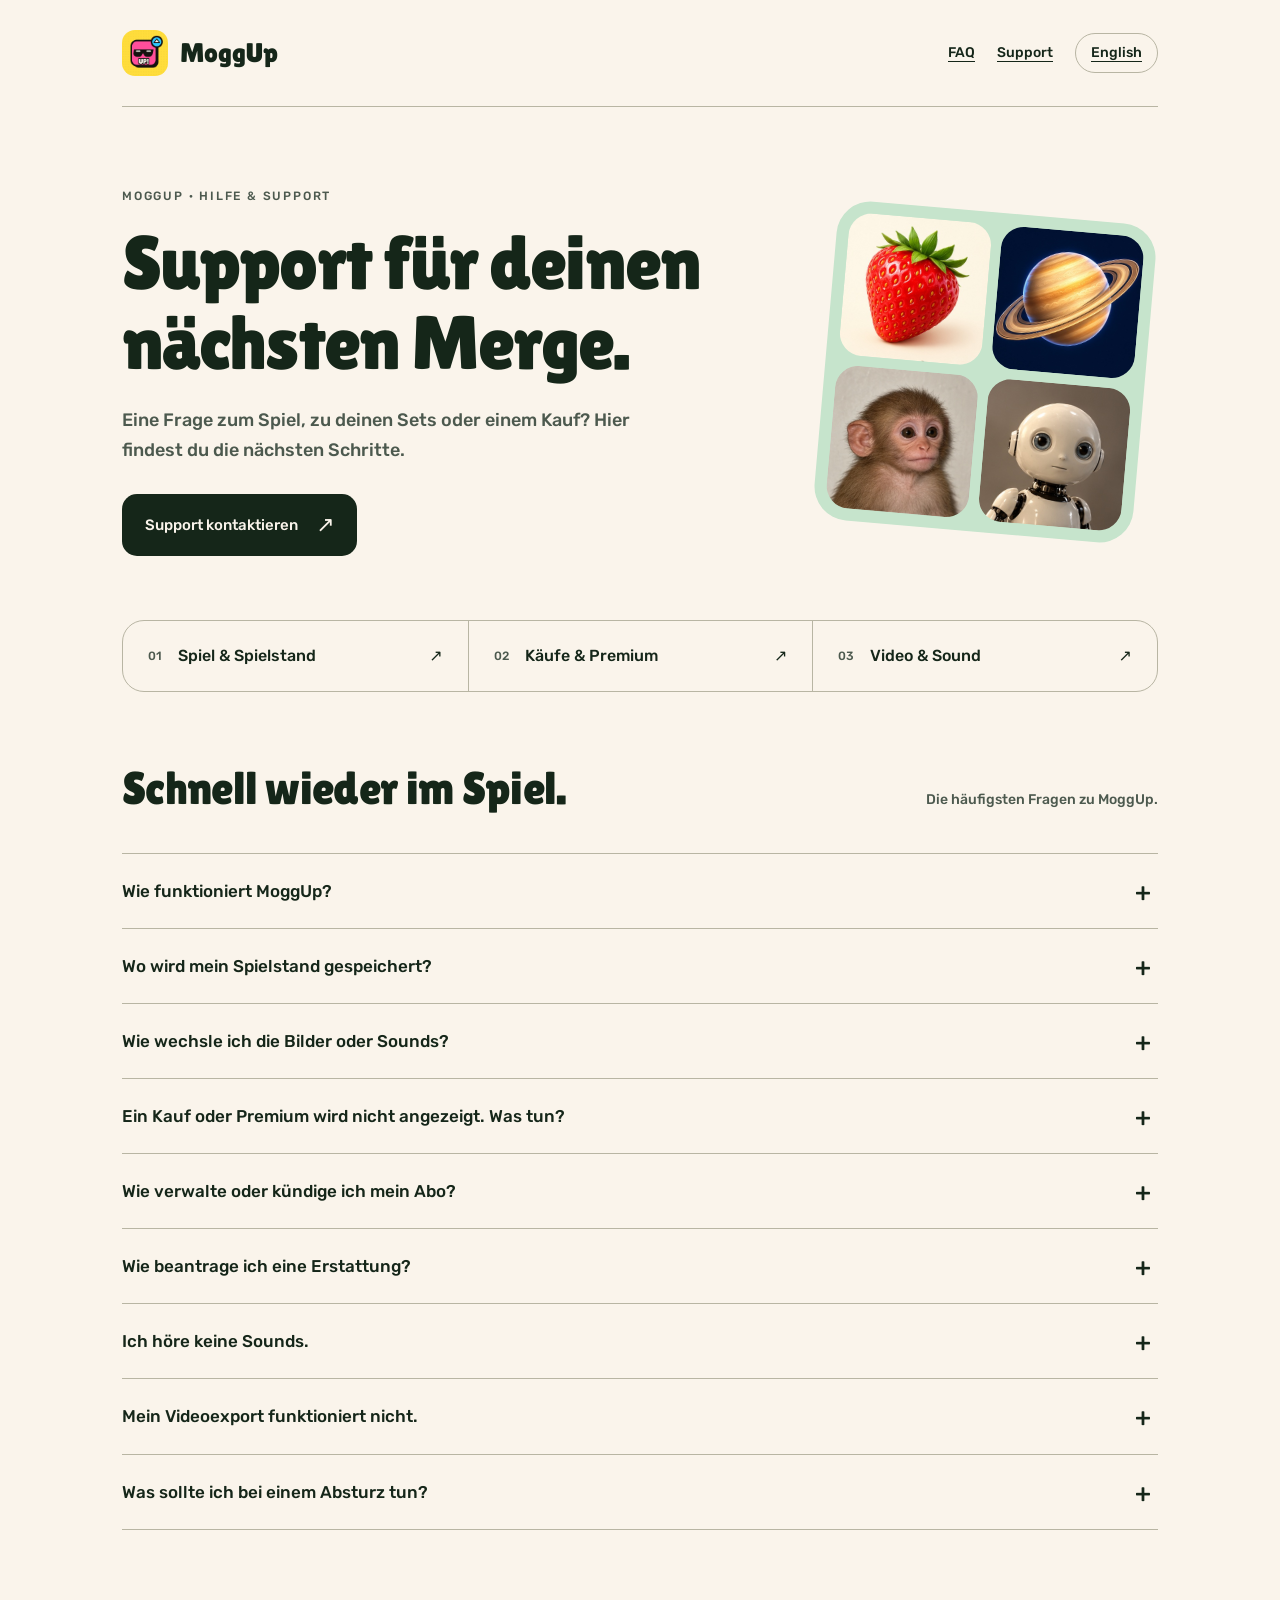
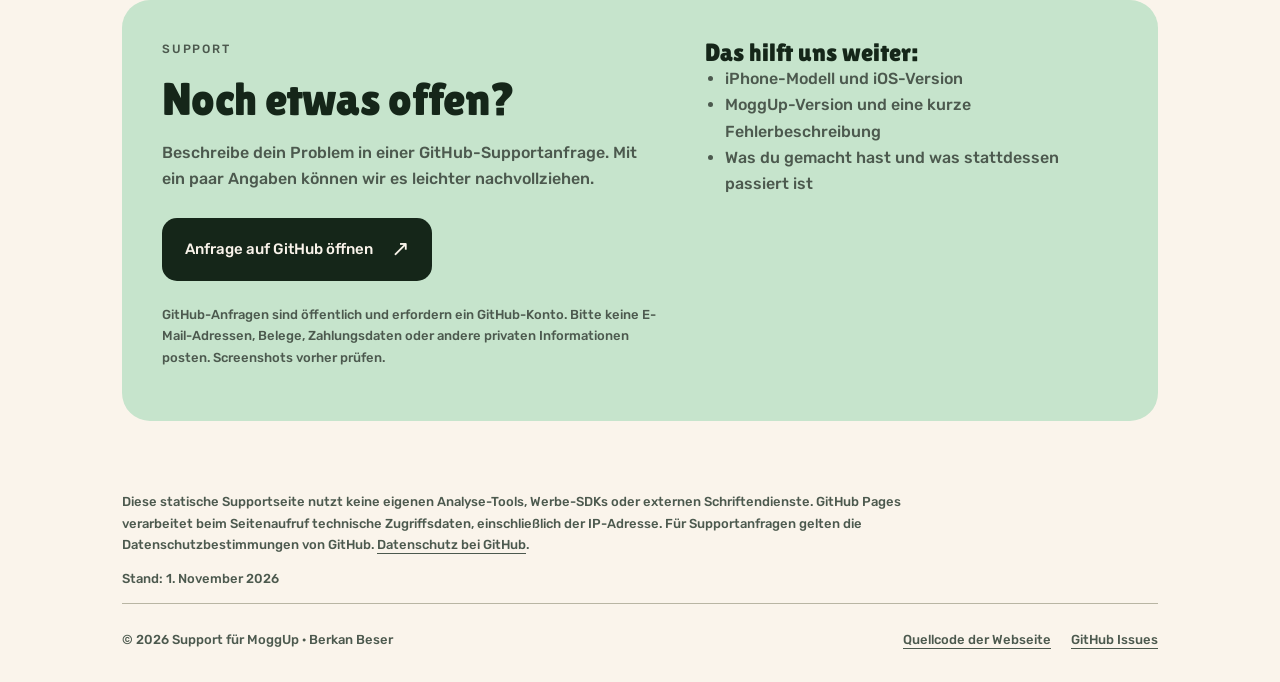
==== index.html @ 1ccd6dcc "Publish bilingual MoggUp support website" ====
<!doctype html>
<html lang="de"><head><meta charset="utf-8"><meta name="viewport" content="width=device-width,initial-scale=1"><meta name="description" content="Eine Frage zum Spiel, zu deinen Sets oder einem Kauf? Hier findest du die nächsten Schritte."><meta name="theme-color" content="#f9f5ed"><title>MoggUp — Support</title><link rel="icon" href="assets/app-icon.png"><link rel="stylesheet" href="style.css"><link rel="alternate" hreflang="de" href="index.html"><link rel="alternate" hreflang="en" href="en.html"></head>
<body><a class="skip" href="#main">Zum Inhalt</a><div class="wrap"><header><a class="brand" href="index.html"><img src="assets/app-icon.png" width="46" height="46" alt="">MoggUp</a><nav aria-label="Navigation"><a class="faq-link" href="#faq">FAQ</a><a href="#contact">Support</a><a class="language" href="en.html" lang="en">English</a></nav></header>
<main id="main"><div class="hero"><div><p class="eyebrow">MOGGUP · HILFE & SUPPORT</p><h1>Support für deinen nächsten Merge.</h1><p class="lead">Eine Frage zum Spiel, zu deinen Sets oder einem Kauf? Hier findest du die nächsten Schritte.</p><a class="button" href="#contact">Support kontaktieren<span class="arrow" aria-hidden="true">↗</span></a></div><div class="mosaic" aria-hidden="true"><img src="assets/strawberry.jpg" alt="" width="150" height="150"><img src="assets/planet.jpg" alt="" width="150" height="150"><img src="assets/monkey.jpg" alt="" width="150" height="150"><img src="assets/robot.jpg" alt="" width="150" height="150"></div></div>
<div class="quick"><a href="#game"><span class="index">01</span><strong>Spiel & Spielstand</strong><span aria-hidden="true">↗</span></a><a href="#purchases"><span class="index">02</span><strong>Käufe & Premium</strong><span aria-hidden="true">↗</span></a><a href="#media"><span class="index">03</span><strong>Video & Sound</strong><span aria-hidden="true">↗</span></a></div><section id="faq"><div class="section-head"><h2>Schnell wieder im Spiel.</h2><p>Die häufigsten Fragen zu MoggUp.</p></div><div class="faq"><details id="game"><summary>Wie funktioniert MoggUp?</summary><div class="answer"><p>Wische auf dem 4 × 4-Spielfeld. Zwei gleiche Kacheln verbinden sich zur nächsten Entwicklung. Ein Zug ohne Bewegung erzeugt keine neue Kachel. Du kannst auch nach 2048 weiterspielen.</p></div></details><details><summary>Wo wird mein Spielstand gespeichert?</summary><div class="answer"><p>Dein Spielstand, Münzen, Gems, freigeschaltete Sets und Einstellungen werden auf diesem Gerät gespeichert. Eine geräteübergreifende Cloud-Synchronisierung ist derzeit nicht enthalten. Lösche die App bei Problemen nicht als ersten Schritt, da dabei lokale Daten verloren gehen können.</p></div></details><details><summary>Wie wechsle ich die Bilder oder Sounds?</summary><div class="answer"><p>Öffne im Hauptmenü die Set-Auswahl für deine freigeschalteten Bildsets. Weitere Sets findest du im Shop. Früchte und Zahlen sind die kostenlosen Standard-Sets. Sounds lassen sich unabhängig von den Bildern auswählen.</p></div></details><details id="purchases"><summary>Ein Kauf oder Premium wird nicht angezeigt. Was tun?</summary><div class="answer"><p>Prüfe zuerst deine Internetverbindung und ob du mit dem Apple Account angemeldet bist, mit dem du gekauft hast. Öffne für Premium die Premium-Ansicht und wähle „Käufe wiederherstellen“. Starte die App gegebenenfalls neu. Wenn ein Gem-Kauf fehlt, kaufe nicht sofort erneut, sondern melde das Problem. Die Premium-Wiederherstellung stellt keine verbrauchten Gems oder lokalen Spielstände wieder her.</p></div></details><details><summary>Wie verwalte oder kündige ich mein Abo?</summary><div class="answer"><p>Öffne auf deinem iPhone Einstellungen → dein Name → Abonnements → MoggUp. Dort verwaltest oder kündigst du dein Abo. Alternativ nutze „Abo verwalten“ in der Premium-Ansicht. Das Löschen der App kündigt ein Abo nicht.</p></div></details><details><summary>Wie beantrage ich eine Erstattung?</summary><div class="answer"><p>Apple bearbeitet Erstattungsanfragen für App-Store-Käufe. Öffne <a href="https://reportaproblem.apple.com/">reportaproblem.apple.com</a> und folge den dort angebotenen Schritten. Ob eine Erstattung möglich ist, entscheidet Apple.</p></div></details><details id="media"><summary>Ich höre keine Sounds.</summary><div class="answer"><p>Aktiviere „Merge-Sounds“ in den MoggUp-Einstellungen. Prüfe die Medienlautstärke, den Stummmodus und verbundene Kopfhörer. Ein Merge-Sound erklingt erst, wenn zwei gleiche Kacheln verschmelzen.</p></div></details><details><summary>Mein Videoexport funktioniert nicht.</summary><div class="answer"><p>Lass MoggUp während des Renderns geöffnet und prüfe den freien Speicherplatz. Wenn du das Video in Fotos sichern möchtest, erlaube das Hinzufügen von Fotos in den iOS-Einstellungen. Wiederhole den Export und notiere die Fehlermeldung, falls das Problem bestehen bleibt. Das Teilen auf TikTok ist ein separater Schritt nach dem Export.</p></div></details><details><summary>Was sollte ich bei einem Absturz tun?</summary><div class="answer"><p>Öffne MoggUp erneut und prüfe, ob ein App-Update verfügbar ist. Notiere, bei welcher Aktion die App geschlossen wurde, und melde das Problem über den Support. Bitte die App nicht vorschnell löschen, damit lokale Daten erhalten bleiben.</p></div></details></div></section>
<section class="contact" id="contact"><div><p class="eyebrow">SUPPORT</p><h2>Noch etwas offen?</h2><p>Beschreibe dein Problem in einer GitHub-Supportanfrage. Mit ein paar Angaben können wir es leichter nachvollziehen.</p><a class="button" href="https://github.com/bentropic/moggup-support/issues/new?title=MoggUp+support&amp;body=App+version+%2F+App-Version%3A%0A%0AiPhone+%2F+iOS%3A%0A%0AProblem%3A%0A%0ASteps+%2F+Schritte%3A%0A%0AExpected+result+%2F+Erwartetes+Ergebnis%3A%0A%0APlease+do+not+include+private+information.+Bitte+keine+privaten+Informationen+posten.">Anfrage auf GitHub öffnen<span class="arrow" aria-hidden="true">↗</span></a><p class="notice">GitHub-Anfragen sind öffentlich und erfordern ein GitHub-Konto. Bitte keine E-Mail-Adressen, Belege, Zahlungsdaten oder andere privaten Informationen posten. Screenshots vorher prüfen.</p></div><div><h3>Das hilft uns weiter:</h3><ul><li>iPhone-Modell und iOS-Version</li><li>MoggUp-Version und eine kurze Fehlerbeschreibung</li><li>Was du gemacht hast und was stattdessen passiert ist</li></ul></div></section>
<p class="fine">Diese statische Supportseite nutzt keine eigenen Analyse-Tools, Werbe-SDKs oder externen Schriftendienste. GitHub Pages verarbeitet beim Seitenaufruf technische Zugriffsdaten, einschließlich der IP-Adresse. Für Supportanfragen gelten die Datenschutzbestimmungen von GitHub. <a href="https://docs.github.com/en/site-policy/privacy-policies/github-general-privacy-statement">Datenschutz bei GitHub</a>.</p><p class="footnote">Stand: 1. November 2026</p></main><footer><span>© 2026 Support für MoggUp · Berkan Beser</span><div><a href="https://github.com/bentropic/moggup-support">Quellcode der Webseite</a><a href="https://github.com/bentropic/moggup-support/issues">GitHub Issues</a></div></footer></div>
<script>document.querySelectorAll('a[href^="#"]').forEach(link=>link.addEventListener('click',()=>{const target=document.querySelector(link.getAttribute('href'));if(target?.tagName==='DETAILS')target.open=true;}));</script></body></html>
---- style.css ----
@font-face{font-family:Lilita;src:url(assets/lilita.ttf) format('truetype');font-display:swap}@font-face{font-family:Rubik;src:url(assets/rubik.ttf) format('truetype');font-display:swap}
:root{--paper:oklch(97% .014 80);--ink:oklch(25% .035 151);--muted:oklch(45% .025 151);--sage:oklch(89% .045 151);--line:oklch(77% .025 100);--white:oklch(99% .008 80);--green:oklch(35% .065 151)}*{box-sizing:border-box}html{scroll-behavior:smooth;scroll-padding-top:24px}body{margin:0;background:var(--paper);color:var(--ink);font-family:Rubik,system-ui,sans-serif;line-height:1.65;font-size:16px}a{color:inherit;text-underline-offset:4px}a:hover{text-decoration-thickness:2px}a:focus-visible,summary:focus-visible{outline:3px solid var(--green);outline-offset:6px;border-radius:5px}.wrap{max-width:1100px;padding:0 32px;margin:auto}.skip{position:absolute;left:20px;top:-100px;background:var(--ink);color:var(--paper);padding:12px}.skip:focus{top:12px;z-index:10}header{display:flex;justify-content:space-between;align-items:center;padding:30px 0;border-bottom:1px solid var(--line);gap:20px}.brand{display:flex;align-items:center;gap:12px;text-decoration:none;font-family:Lilita;font-size:27px}.brand img{width:46px;height:46px;border-radius:13px}nav{display:flex;gap:22px;align-items:center;font-size:14px}nav a{padding:10px 0}.language{border:1px solid var(--line);border-radius:50px;padding:7px 15px;white-space:nowrap}.hero{display:grid;grid-template-columns:1.5fr .8fr;gap:80px;align-items:center;padding:80px 0 64px}.eyebrow{text-transform:uppercase;letter-spacing:.15em;font-size:12px;color:var(--muted);margin:0 0 16px}h1,h2,h3{font-family:Lilita,system-ui,sans-serif;font-weight:400;line-height:1.05;margin:0}h1{font-size:clamp(48px,6.3vw,76px);letter-spacing:-.025em}h2{font-size:clamp(32px,4vw,46px);letter-spacing:-.015em}h3{font-size:25px}.lead{max-width:540px;color:var(--muted);font-size:18px;margin:24px 0 28px}.button{display:inline-flex;align-items:center;justify-content:center;gap:18px;min-height:52px;padding:13px 23px;border-radius:15px;background:var(--ink);color:var(--paper);text-decoration:none;font-size:15px}.button:hover{background:var(--green);text-decoration:none}.button .arrow{font-size:22px}.mosaic{display:grid;grid-template-columns:1fr 1fr;gap:10px;padding:12px;border-radius:34px;background:var(--sage);transform:rotate(5deg);max-width:320px}.mosaic img{display:block;width:100%;height:auto;aspect-ratio:1;object-fit:cover;border-radius:23px}.quick{display:grid;grid-template-columns:repeat(3,1fr);border:1px solid var(--line);border-radius:22px;overflow:hidden;margin:0 0 72px}.quick a{display:flex;gap:16px;align-items:center;padding:25px;text-decoration:none;line-height:1.25}.quick a+a{border-left:1px solid var(--line)}.quick a:hover{background:var(--sage)}.index{color:var(--muted);font-size:12px}.quick strong{font-weight:500}.quick span:last-child{margin-left:auto}section{margin-bottom:70px}.section-head{display:flex;align-items:baseline;justify-content:space-between;gap:24px;margin-bottom:28px}.section-head p{color:var(--muted);font-size:14px}.faq{border-top:1px solid var(--line)}details{border-bottom:1px solid var(--line)}summary{cursor:pointer;padding:23px 40px 23px 0;position:relative;font-size:17px;list-style:none}summary::-webkit-details-marker{display:none}summary:after{content:'+';position:absolute;right:7px;top:18px;font-size:26px;font-weight:400}details[open] summary:after{content:'−'}.answer{max-width:730px;color:var(--muted);padding:0 32px 24px 0}.answer p{margin:0 0 12px}.answer p:last-child{margin-bottom:0}.contact{background:var(--sage);border-radius:28px;padding:40px;display:grid;grid-template-columns:1.2fr 1fr;gap:48px}.contact p{color:var(--muted);max-width:500px}.contact ul{padding-left:20px;color:var(--muted);margin-top:0}.notice{font-size:13px;max-width:480px}.contact .button{margin:10px 0}.fine{color:var(--muted);font-size:13px;max-width:820px}footer{display:flex;justify-content:space-between;gap:24px;border-top:1px solid var(--line);padding:25px 0 32px;color:var(--muted);font-size:13px}footer div{display:flex;gap:20px}.footnote{font-size:13px;color:var(--muted)}@media(max-width:700px){.wrap{padding:0 22px}header{padding:20px 0}.brand{font-size:24px}.brand img{width:40px;height:40px}nav{gap:14px}nav .faq-link{display:none}.hero{gap:28px;grid-template-columns:1fr;padding:48px 0 38px}.hero h1{max-width:520px}.lead{font-size:17px}.mosaic{max-width:220px;justify-self:end;margin:0 12px 10px 0}.quick{grid-template-columns:1fr;margin-bottom:48px}.quick a{padding:20px}.quick a+a{border-left:0;border-top:1px solid var(--line)}.section-head{display:block}.section-head p{margin-bottom:0}.contact{grid-template-columns:1fr;gap:18px;padding:28px}.contact h2{font-size:36px}footer{flex-direction:column;gap:10px}section{margin-bottom:48px}summary{font-size:16px}}@media(prefers-reduced-motion:reduce){html{scroll-behavior:auto}}
@media(max-width:380px){nav>a:not(.language){display:none}.brand{font-size:22px}.language{padding:7px 12px}}
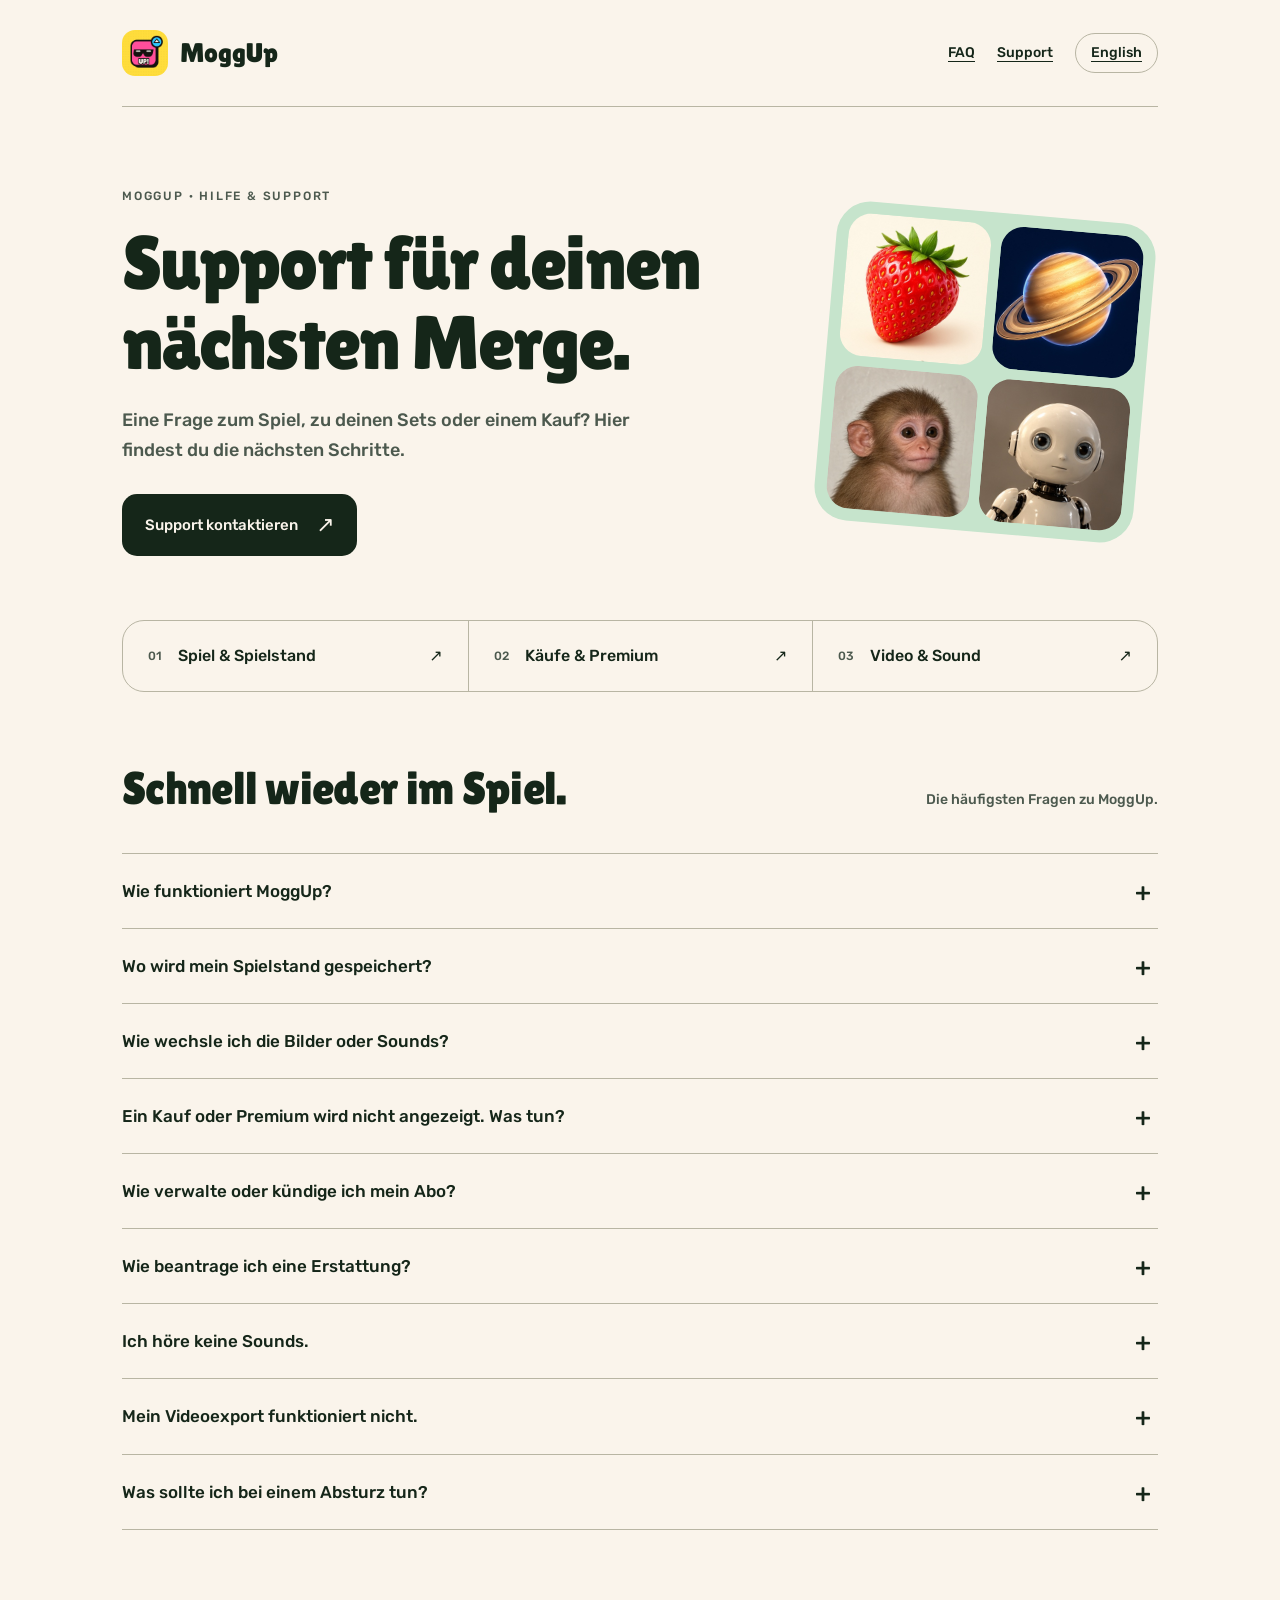
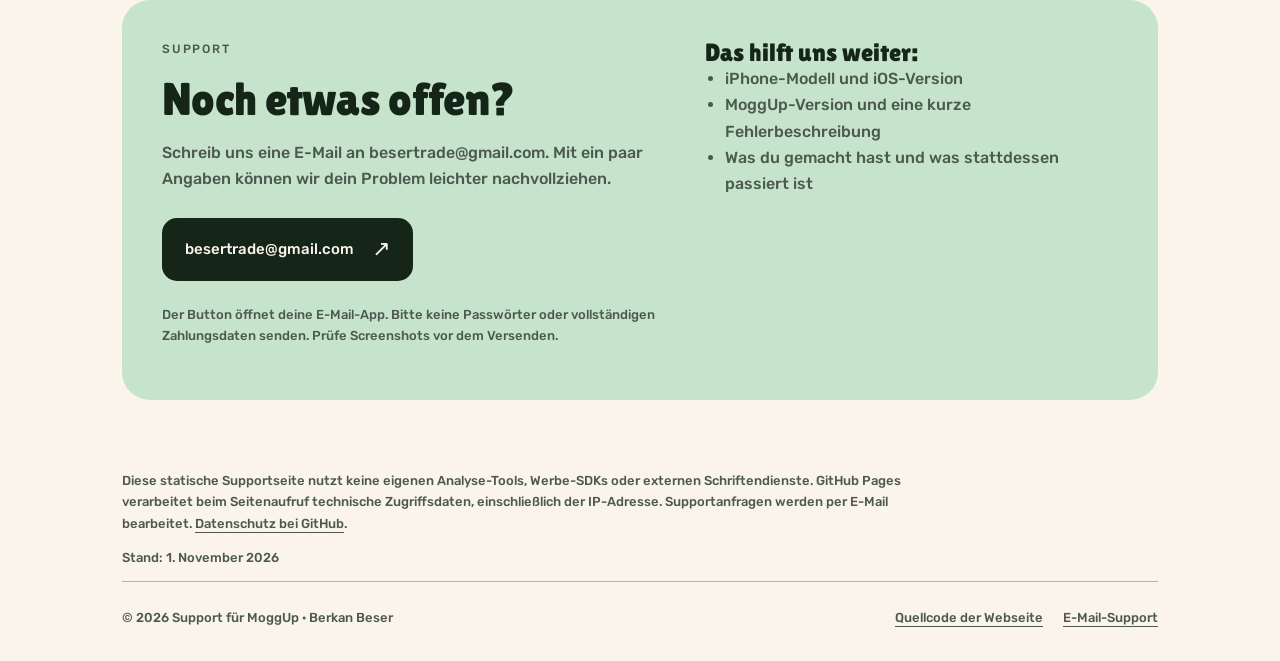
==== commit 14b347f5: "Use besertrade@gmail.com for support requests" ====
--- a/index.html
+++ b/index.html
@@ -3,6 +3,6 @@
 <body><a class="skip" href="#main">Zum Inhalt</a><div class="wrap"><header><a class="brand" href="index.html"><img src="assets/app-icon.png" width="46" height="46" alt="">MoggUp</a><nav aria-label="Navigation"><a class="faq-link" href="#faq">FAQ</a><a href="#contact">Support</a><a class="language" href="en.html" lang="en">English</a></nav></header>
 <main id="main"><div class="hero"><div><p class="eyebrow">MOGGUP · HILFE & SUPPORT</p><h1>Support für deinen nächsten Merge.</h1><p class="lead">Eine Frage zum Spiel, zu deinen Sets oder einem Kauf? Hier findest du die nächsten Schritte.</p><a class="button" href="#contact">Support kontaktieren<span class="arrow" aria-hidden="true">↗</span></a></div><div class="mosaic" aria-hidden="true"><img src="assets/strawberry.jpg" alt="" width="150" height="150"><img src="assets/planet.jpg" alt="" width="150" height="150"><img src="assets/monkey.jpg" alt="" width="150" height="150"><img src="assets/robot.jpg" alt="" width="150" height="150"></div></div>
 <div class="quick"><a href="#game"><span class="index">01</span><strong>Spiel & Spielstand</strong><span aria-hidden="true">↗</span></a><a href="#purchases"><span class="index">02</span><strong>Käufe & Premium</strong><span aria-hidden="true">↗</span></a><a href="#media"><span class="index">03</span><strong>Video & Sound</strong><span aria-hidden="true">↗</span></a></div><section id="faq"><div class="section-head"><h2>Schnell wieder im Spiel.</h2><p>Die häufigsten Fragen zu MoggUp.</p></div><div class="faq"><details id="game"><summary>Wie funktioniert MoggUp?</summary><div class="answer"><p>Wische auf dem 4 × 4-Spielfeld. Zwei gleiche Kacheln verbinden sich zur nächsten Entwicklung. Ein Zug ohne Bewegung erzeugt keine neue Kachel. Du kannst auch nach 2048 weiterspielen.</p></div></details><details><summary>Wo wird mein Spielstand gespeichert?</summary><div class="answer"><p>Dein Spielstand, Münzen, Gems, freigeschaltete Sets und Einstellungen werden auf diesem Gerät gespeichert. Eine geräteübergreifende Cloud-Synchronisierung ist derzeit nicht enthalten. Lösche die App bei Problemen nicht als ersten Schritt, da dabei lokale Daten verloren gehen können.</p></div></details><details><summary>Wie wechsle ich die Bilder oder Sounds?</summary><div class="answer"><p>Öffne im Hauptmenü die Set-Auswahl für deine freigeschalteten Bildsets. Weitere Sets findest du im Shop. Früchte und Zahlen sind die kostenlosen Standard-Sets. Sounds lassen sich unabhängig von den Bildern auswählen.</p></div></details><details id="purchases"><summary>Ein Kauf oder Premium wird nicht angezeigt. Was tun?</summary><div class="answer"><p>Prüfe zuerst deine Internetverbindung und ob du mit dem Apple Account angemeldet bist, mit dem du gekauft hast. Öffne für Premium die Premium-Ansicht und wähle „Käufe wiederherstellen“. Starte die App gegebenenfalls neu. Wenn ein Gem-Kauf fehlt, kaufe nicht sofort erneut, sondern melde das Problem. Die Premium-Wiederherstellung stellt keine verbrauchten Gems oder lokalen Spielstände wieder her.</p></div></details><details><summary>Wie verwalte oder kündige ich mein Abo?</summary><div class="answer"><p>Öffne auf deinem iPhone Einstellungen → dein Name → Abonnements → MoggUp. Dort verwaltest oder kündigst du dein Abo. Alternativ nutze „Abo verwalten“ in der Premium-Ansicht. Das Löschen der App kündigt ein Abo nicht.</p></div></details><details><summary>Wie beantrage ich eine Erstattung?</summary><div class="answer"><p>Apple bearbeitet Erstattungsanfragen für App-Store-Käufe. Öffne <a href="https://reportaproblem.apple.com/">reportaproblem.apple.com</a> und folge den dort angebotenen Schritten. Ob eine Erstattung möglich ist, entscheidet Apple.</p></div></details><details id="media"><summary>Ich höre keine Sounds.</summary><div class="answer"><p>Aktiviere „Merge-Sounds“ in den MoggUp-Einstellungen. Prüfe die Medienlautstärke, den Stummmodus und verbundene Kopfhörer. Ein Merge-Sound erklingt erst, wenn zwei gleiche Kacheln verschmelzen.</p></div></details><details><summary>Mein Videoexport funktioniert nicht.</summary><div class="answer"><p>Lass MoggUp während des Renderns geöffnet und prüfe den freien Speicherplatz. Wenn du das Video in Fotos sichern möchtest, erlaube das Hinzufügen von Fotos in den iOS-Einstellungen. Wiederhole den Export und notiere die Fehlermeldung, falls das Problem bestehen bleibt. Das Teilen auf TikTok ist ein separater Schritt nach dem Export.</p></div></details><details><summary>Was sollte ich bei einem Absturz tun?</summary><div class="answer"><p>Öffne MoggUp erneut und prüfe, ob ein App-Update verfügbar ist. Notiere, bei welcher Aktion die App geschlossen wurde, und melde das Problem über den Support. Bitte die App nicht vorschnell löschen, damit lokale Daten erhalten bleiben.</p></div></details></div></section>
-<section class="contact" id="contact"><div><p class="eyebrow">SUPPORT</p><h2>Noch etwas offen?</h2><p>Beschreibe dein Problem in einer GitHub-Supportanfrage. Mit ein paar Angaben können wir es leichter nachvollziehen.</p><a class="button" href="https://github.com/bentropic/moggup-support/issues/new?title=MoggUp+support&amp;body=App+version+%2F+App-Version%3A%0A%0AiPhone+%2F+iOS%3A%0A%0AProblem%3A%0A%0ASteps+%2F+Schritte%3A%0A%0AExpected+result+%2F+Erwartetes+Ergebnis%3A%0A%0APlease+do+not+include+private+information.+Bitte+keine+privaten+Informationen+posten.">Anfrage auf GitHub öffnen<span class="arrow" aria-hidden="true">↗</span></a><p class="notice">GitHub-Anfragen sind öffentlich und erfordern ein GitHub-Konto. Bitte keine E-Mail-Adressen, Belege, Zahlungsdaten oder andere privaten Informationen posten. Screenshots vorher prüfen.</p></div><div><h3>Das hilft uns weiter:</h3><ul><li>iPhone-Modell und iOS-Version</li><li>MoggUp-Version und eine kurze Fehlerbeschreibung</li><li>Was du gemacht hast und was stattdessen passiert ist</li></ul></div></section>
-<p class="fine">Diese statische Supportseite nutzt keine eigenen Analyse-Tools, Werbe-SDKs oder externen Schriftendienste. GitHub Pages verarbeitet beim Seitenaufruf technische Zugriffsdaten, einschließlich der IP-Adresse. Für Supportanfragen gelten die Datenschutzbestimmungen von GitHub. <a href="https://docs.github.com/en/site-policy/privacy-policies/github-general-privacy-statement">Datenschutz bei GitHub</a>.</p><p class="footnote">Stand: 1. November 2026</p></main><footer><span>© 2026 Support für MoggUp · Berkan Beser</span><div><a href="https://github.com/bentropic/moggup-support">Quellcode der Webseite</a><a href="https://github.com/bentropic/moggup-support/issues">GitHub Issues</a></div></footer></div>
+<section class="contact" id="contact"><div><p class="eyebrow">SUPPORT</p><h2>Noch etwas offen?</h2><p>Schreib uns eine E-Mail an besertrade@gmail.com. Mit ein paar Angaben können wir dein Problem leichter nachvollziehen.</p><a class="button" href="mailto:besertrade@gmail.com?subject=MoggUp+Support">besertrade@gmail.com<span class="arrow" aria-hidden="true">↗</span></a><p class="notice">Der Button öffnet deine E-Mail-App. Bitte keine Passwörter oder vollständigen Zahlungsdaten senden. Prüfe Screenshots vor dem Versenden.</p></div><div><h3>Das hilft uns weiter:</h3><ul><li>iPhone-Modell und iOS-Version</li><li>MoggUp-Version und eine kurze Fehlerbeschreibung</li><li>Was du gemacht hast und was stattdessen passiert ist</li></ul></div></section>
+<p class="fine">Diese statische Supportseite nutzt keine eigenen Analyse-Tools, Werbe-SDKs oder externen Schriftendienste. GitHub Pages verarbeitet beim Seitenaufruf technische Zugriffsdaten, einschließlich der IP-Adresse. Supportanfragen werden per E-Mail bearbeitet. <a href="https://docs.github.com/en/site-policy/privacy-policies/github-general-privacy-statement">Datenschutz bei GitHub</a>.</p><p class="footnote">Stand: 1. November 2026</p></main><footer><span>© 2026 Support für MoggUp · Berkan Beser</span><div><a href="https://github.com/bentropic/moggup-support">Quellcode der Webseite</a><a href="mailto:besertrade@gmail.com">E-Mail-Support</a></div></footer></div>
 <script>document.querySelectorAll('a[href^="#"]').forEach(link=>link.addEventListener('click',()=>{const target=document.querySelector(link.getAttribute('href'));if(target?.tagName==='DETAILS')target.open=true;}));</script></body></html>
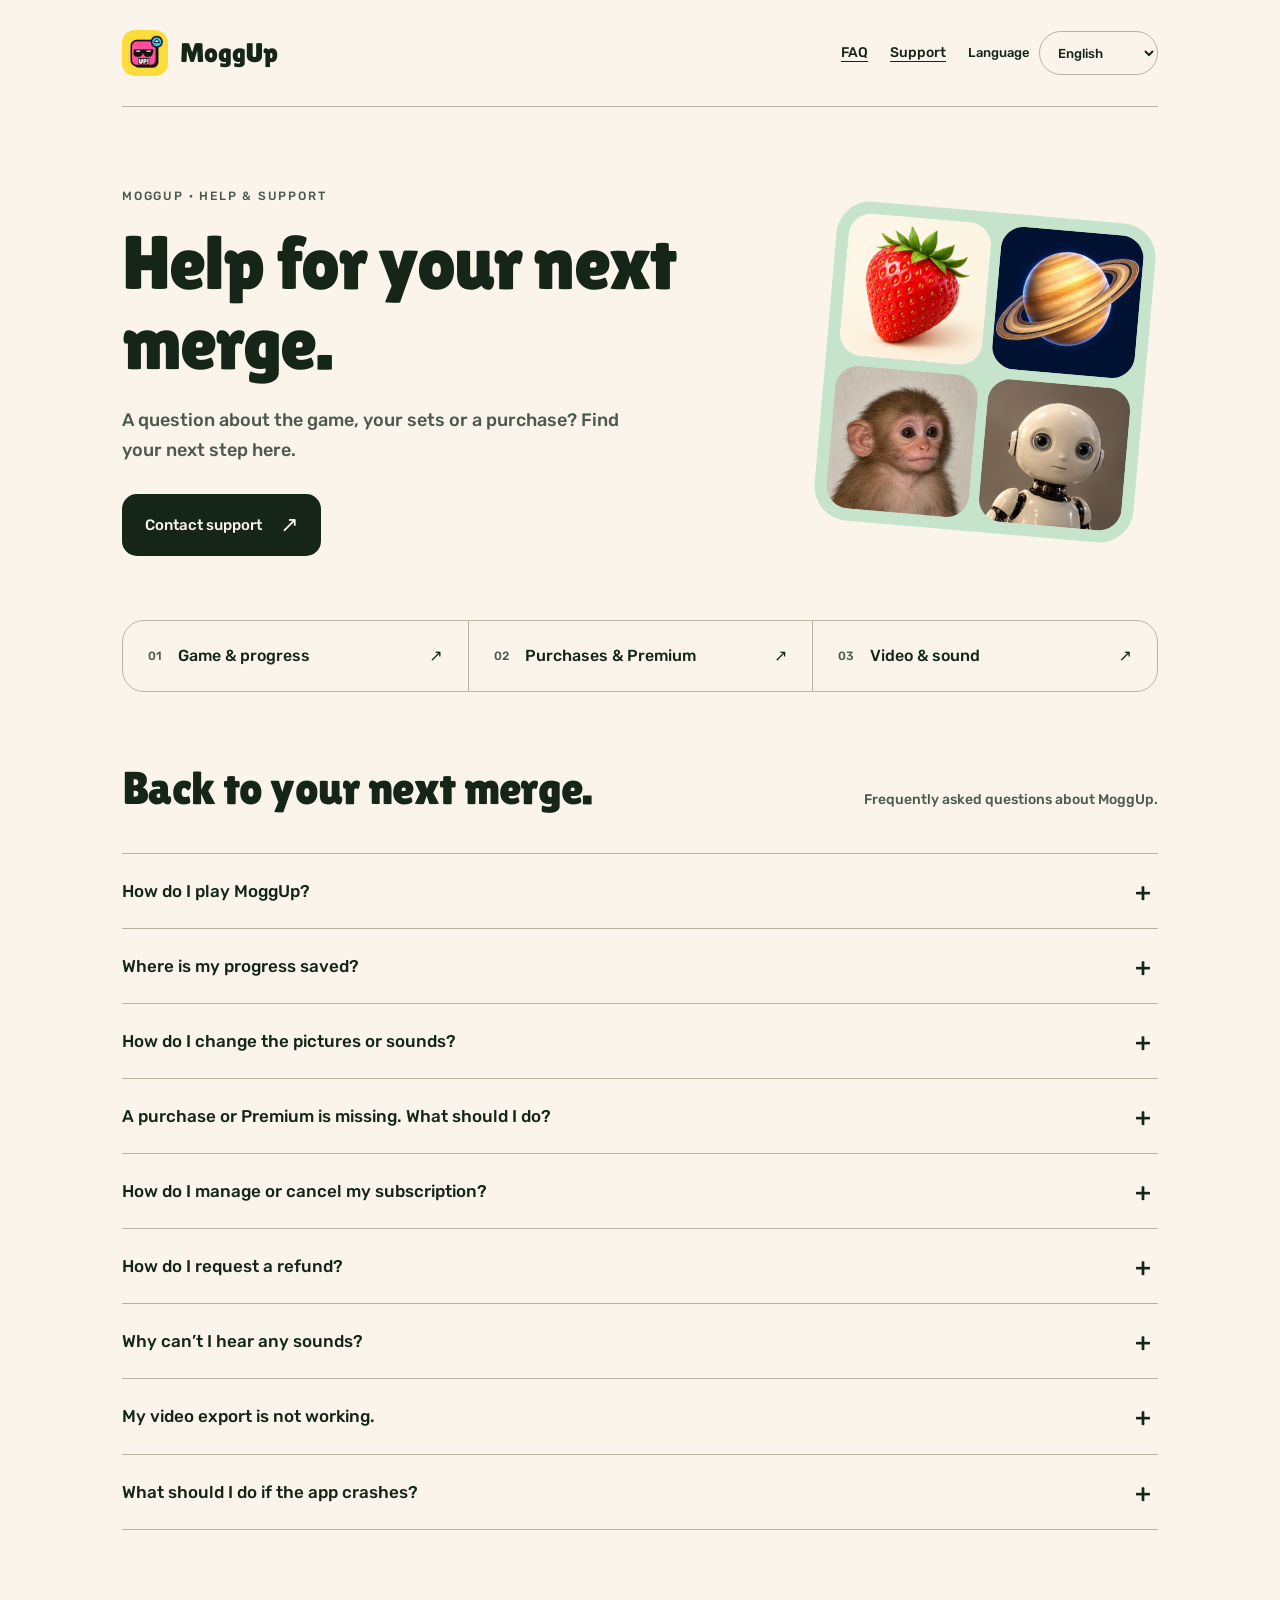
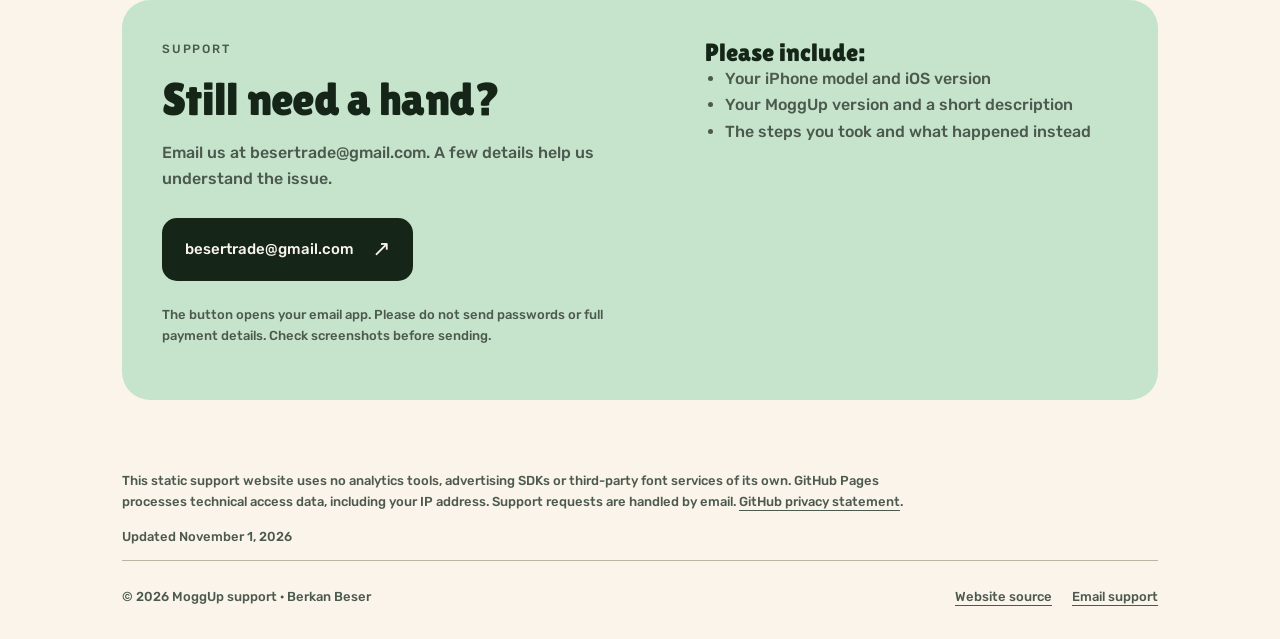
==== commit 62792ecb: "Add language picker and use English as default" ====
--- a/index.html
+++ b/index.html
@@ -1,8 +1,8 @@
 <!doctype html>
-<html lang="de"><head><meta charset="utf-8"><meta name="viewport" content="width=device-width,initial-scale=1"><meta name="description" content="Eine Frage zum Spiel, zu deinen Sets oder einem Kauf? Hier findest du die nächsten Schritte."><meta name="theme-color" content="#f9f5ed"><title>MoggUp — Support</title><link rel="icon" href="assets/app-icon.png"><link rel="stylesheet" href="style.css"><link rel="alternate" hreflang="de" href="index.html"><link rel="alternate" hreflang="en" href="en.html"></head>
-<body><a class="skip" href="#main">Zum Inhalt</a><div class="wrap"><header><a class="brand" href="index.html"><img src="assets/app-icon.png" width="46" height="46" alt="">MoggUp</a><nav aria-label="Navigation"><a class="faq-link" href="#faq">FAQ</a><a href="#contact">Support</a><a class="language" href="en.html" lang="en">English</a></nav></header>
-<main id="main"><div class="hero"><div><p class="eyebrow">MOGGUP · HILFE & SUPPORT</p><h1>Support für deinen nächsten Merge.</h1><p class="lead">Eine Frage zum Spiel, zu deinen Sets oder einem Kauf? Hier findest du die nächsten Schritte.</p><a class="button" href="#contact">Support kontaktieren<span class="arrow" aria-hidden="true">↗</span></a></div><div class="mosaic" aria-hidden="true"><img src="assets/strawberry.jpg" alt="" width="150" height="150"><img src="assets/planet.jpg" alt="" width="150" height="150"><img src="assets/monkey.jpg" alt="" width="150" height="150"><img src="assets/robot.jpg" alt="" width="150" height="150"></div></div>
-<div class="quick"><a href="#game"><span class="index">01</span><strong>Spiel & Spielstand</strong><span aria-hidden="true">↗</span></a><a href="#purchases"><span class="index">02</span><strong>Käufe & Premium</strong><span aria-hidden="true">↗</span></a><a href="#media"><span class="index">03</span><strong>Video & Sound</strong><span aria-hidden="true">↗</span></a></div><section id="faq"><div class="section-head"><h2>Schnell wieder im Spiel.</h2><p>Die häufigsten Fragen zu MoggUp.</p></div><div class="faq"><details id="game"><summary>Wie funktioniert MoggUp?</summary><div class="answer"><p>Wische auf dem 4 × 4-Spielfeld. Zwei gleiche Kacheln verbinden sich zur nächsten Entwicklung. Ein Zug ohne Bewegung erzeugt keine neue Kachel. Du kannst auch nach 2048 weiterspielen.</p></div></details><details><summary>Wo wird mein Spielstand gespeichert?</summary><div class="answer"><p>Dein Spielstand, Münzen, Gems, freigeschaltete Sets und Einstellungen werden auf diesem Gerät gespeichert. Eine geräteübergreifende Cloud-Synchronisierung ist derzeit nicht enthalten. Lösche die App bei Problemen nicht als ersten Schritt, da dabei lokale Daten verloren gehen können.</p></div></details><details><summary>Wie wechsle ich die Bilder oder Sounds?</summary><div class="answer"><p>Öffne im Hauptmenü die Set-Auswahl für deine freigeschalteten Bildsets. Weitere Sets findest du im Shop. Früchte und Zahlen sind die kostenlosen Standard-Sets. Sounds lassen sich unabhängig von den Bildern auswählen.</p></div></details><details id="purchases"><summary>Ein Kauf oder Premium wird nicht angezeigt. Was tun?</summary><div class="answer"><p>Prüfe zuerst deine Internetverbindung und ob du mit dem Apple Account angemeldet bist, mit dem du gekauft hast. Öffne für Premium die Premium-Ansicht und wähle „Käufe wiederherstellen“. Starte die App gegebenenfalls neu. Wenn ein Gem-Kauf fehlt, kaufe nicht sofort erneut, sondern melde das Problem. Die Premium-Wiederherstellung stellt keine verbrauchten Gems oder lokalen Spielstände wieder her.</p></div></details><details><summary>Wie verwalte oder kündige ich mein Abo?</summary><div class="answer"><p>Öffne auf deinem iPhone Einstellungen → dein Name → Abonnements → MoggUp. Dort verwaltest oder kündigst du dein Abo. Alternativ nutze „Abo verwalten“ in der Premium-Ansicht. Das Löschen der App kündigt ein Abo nicht.</p></div></details><details><summary>Wie beantrage ich eine Erstattung?</summary><div class="answer"><p>Apple bearbeitet Erstattungsanfragen für App-Store-Käufe. Öffne <a href="https://reportaproblem.apple.com/">reportaproblem.apple.com</a> und folge den dort angebotenen Schritten. Ob eine Erstattung möglich ist, entscheidet Apple.</p></div></details><details id="media"><summary>Ich höre keine Sounds.</summary><div class="answer"><p>Aktiviere „Merge-Sounds“ in den MoggUp-Einstellungen. Prüfe die Medienlautstärke, den Stummmodus und verbundene Kopfhörer. Ein Merge-Sound erklingt erst, wenn zwei gleiche Kacheln verschmelzen.</p></div></details><details><summary>Mein Videoexport funktioniert nicht.</summary><div class="answer"><p>Lass MoggUp während des Renderns geöffnet und prüfe den freien Speicherplatz. Wenn du das Video in Fotos sichern möchtest, erlaube das Hinzufügen von Fotos in den iOS-Einstellungen. Wiederhole den Export und notiere die Fehlermeldung, falls das Problem bestehen bleibt. Das Teilen auf TikTok ist ein separater Schritt nach dem Export.</p></div></details><details><summary>Was sollte ich bei einem Absturz tun?</summary><div class="answer"><p>Öffne MoggUp erneut und prüfe, ob ein App-Update verfügbar ist. Notiere, bei welcher Aktion die App geschlossen wurde, und melde das Problem über den Support. Bitte die App nicht vorschnell löschen, damit lokale Daten erhalten bleiben.</p></div></details></div></section>
-<section class="contact" id="contact"><div><p class="eyebrow">SUPPORT</p><h2>Noch etwas offen?</h2><p>Schreib uns eine E-Mail an besertrade@gmail.com. Mit ein paar Angaben können wir dein Problem leichter nachvollziehen.</p><a class="button" href="mailto:besertrade@gmail.com?subject=MoggUp+Support">besertrade@gmail.com<span class="arrow" aria-hidden="true">↗</span></a><p class="notice">Der Button öffnet deine E-Mail-App. Bitte keine Passwörter oder vollständigen Zahlungsdaten senden. Prüfe Screenshots vor dem Versenden.</p></div><div><h3>Das hilft uns weiter:</h3><ul><li>iPhone-Modell und iOS-Version</li><li>MoggUp-Version und eine kurze Fehlerbeschreibung</li><li>Was du gemacht hast und was stattdessen passiert ist</li></ul></div></section>
-<p class="fine">Diese statische Supportseite nutzt keine eigenen Analyse-Tools, Werbe-SDKs oder externen Schriftendienste. GitHub Pages verarbeitet beim Seitenaufruf technische Zugriffsdaten, einschließlich der IP-Adresse. Supportanfragen werden per E-Mail bearbeitet. <a href="https://docs.github.com/en/site-policy/privacy-policies/github-general-privacy-statement">Datenschutz bei GitHub</a>.</p><p class="footnote">Stand: 1. November 2026</p></main><footer><span>© 2026 Support für MoggUp · Berkan Beser</span><div><a href="https://github.com/bentropic/moggup-support">Quellcode der Webseite</a><a href="mailto:besertrade@gmail.com">E-Mail-Support</a></div></footer></div>
+<html lang="en"><head><meta charset="utf-8"><meta name="viewport" content="width=device-width,initial-scale=1"><meta name="description" content="A question about the game, your sets or a purchase? Find your next step here."><meta name="theme-color" content="#f9f5ed"><title>MoggUp — Support</title><link rel="icon" href="assets/app-icon.png"><link rel="stylesheet" href="style.css"><link rel="alternate" hreflang="de" href="de.html"><link rel="alternate" hreflang="en" href="index.html"></head>
+<body><a class="skip" href="#main">Skip to content</a><div class="wrap"><header><a class="brand" href="index.html"><img src="assets/app-icon.png" width="46" height="46" alt="">MoggUp</a><nav aria-label="Navigation"><a class="faq-link" href="#faq">FAQ</a><a href="#contact">Support</a><label class="language-picker"><span>Language</span><select aria-label="Language" onchange="window.location.href=this.value"><option value="index.html" selected>English</option><option value="de.html">Deutsch</option></select></label><noscript><a href="index.html">English</a> · <a href="de.html">Deutsch</a></noscript></nav></header>
+<main id="main"><div class="hero"><div><p class="eyebrow">MOGGUP · HELP & SUPPORT</p><h1>Help for your next merge.</h1><p class="lead">A question about the game, your sets or a purchase? Find your next step here.</p><a class="button" href="#contact">Contact support<span class="arrow" aria-hidden="true">↗</span></a></div><div class="mosaic" aria-hidden="true"><img src="assets/strawberry.jpg" alt="" width="150" height="150"><img src="assets/planet.jpg" alt="" width="150" height="150"><img src="assets/monkey.jpg" alt="" width="150" height="150"><img src="assets/robot.jpg" alt="" width="150" height="150"></div></div>
+<div class="quick"><a href="#game"><span class="index">01</span><strong>Game & progress</strong><span aria-hidden="true">↗</span></a><a href="#purchases"><span class="index">02</span><strong>Purchases & Premium</strong><span aria-hidden="true">↗</span></a><a href="#media"><span class="index">03</span><strong>Video & sound</strong><span aria-hidden="true">↗</span></a></div><section id="faq"><div class="section-head"><h2>Back to your next merge.</h2><p>Frequently asked questions about MoggUp.</p></div><div class="faq"><details id="game"><summary>How do I play MoggUp?</summary><div class="answer"><p>Swipe on the 4 × 4 board. Two matching tiles merge into the next evolution. A move that changes nothing does not spawn a tile. You can keep playing beyond 2048.</p></div></details><details><summary>Where is my progress saved?</summary><div class="answer"><p>Your game, coins, gems, unlocked sets and settings are saved on this device. Cross-device cloud sync is not currently included. Do not delete the app as your first troubleshooting step: deleting it may remove local data.</p></div></details><details><summary>How do I change the pictures or sounds?</summary><div class="answer"><p>Open the set picker in the main menu to choose an unlocked picture set. More sets are available in the shop. Fruit and numbers are the free standard sets. You can choose sounds independently from pictures.</p></div></details><details id="purchases"><summary>A purchase or Premium is missing. What should I do?</summary><div class="answer"><p>Check your internet connection and make sure you are using the Apple Account that made the purchase. For Premium, open the Premium screen and select “Restore purchases”. You can also restart the app. If purchased gems are missing, contact support before purchasing again. Restoring Premium does not restore spent gems or local game progress.</p></div></details><details><summary>How do I manage or cancel my subscription?</summary><div class="answer"><p>On your iPhone, open Settings → your name → Subscriptions → MoggUp. You can manage or cancel your subscription there, or use “Manage subscription” on the Premium screen. Deleting the app does not cancel a subscription.</p></div></details><details><summary>How do I request a refund?</summary><div class="answer"><p>Apple handles refund requests for App Store purchases. Visit <a href="https://reportaproblem.apple.com/">reportaproblem.apple.com</a> and follow the available steps. Apple determines refund eligibility.</p></div></details><details id="media"><summary>Why can’t I hear any sounds?</summary><div class="answer"><p>Enable “Merge sounds” in MoggUp settings. Check media volume, silent mode and connected headphones. A merge sound plays when two matching tiles actually combine.</p></div></details><details><summary>My video export is not working.</summary><div class="answer"><p>Keep MoggUp open while rendering and check available storage. To save a video to Photos, allow adding photos in iOS Settings. Try exporting again and note any error message if the problem continues. Sharing to TikTok is a separate step after exporting.</p></div></details><details><summary>What should I do if the app crashes?</summary><div class="answer"><p>Reopen MoggUp and check for an app update. Note the action that caused the app to close and contact support. Avoid deleting the app first so that your local data is preserved.</p></div></details></div></section>
+<section class="contact" id="contact"><div><p class="eyebrow">SUPPORT</p><h2>Still need a hand?</h2><p>Email us at besertrade@gmail.com. A few details help us understand the issue.</p><a class="button" href="mailto:besertrade@gmail.com?subject=MoggUp+Support">besertrade@gmail.com<span class="arrow" aria-hidden="true">↗</span></a><p class="notice">The button opens your email app. Please do not send passwords or full payment details. Check screenshots before sending.</p></div><div><h3>Please include:</h3><ul><li>Your iPhone model and iOS version</li><li>Your MoggUp version and a short description</li><li>The steps you took and what happened instead</li></ul></div></section>
+<p class="fine">This static support website uses no analytics tools, advertising SDKs or third-party font services of its own. GitHub Pages processes technical access data, including your IP address. Support requests are handled by email. <a href="https://docs.github.com/en/site-policy/privacy-policies/github-general-privacy-statement">GitHub privacy statement</a>.</p><p class="footnote">Updated November 1, 2026</p></main><footer><span>© 2026 MoggUp support · Berkan Beser</span><div><a href="https://github.com/bentropic/moggup-support">Website source</a><a href="mailto:besertrade@gmail.com">Email support</a></div></footer></div>
 <script>document.querySelectorAll('a[href^="#"]').forEach(link=>link.addEventListener('click',()=>{const target=document.querySelector(link.getAttribute('href'));if(target?.tagName==='DETAILS')target.open=true;}));</script></body></html>
--- a/style.css
+++ b/style.css
@@ -1,3 +1,5 @@
 @font-face{font-family:Lilita;src:url(assets/lilita.ttf) format('truetype');font-display:swap}@font-face{font-family:Rubik;src:url(assets/rubik.ttf) format('truetype');font-display:swap}
 :root{--paper:oklch(97% .014 80);--ink:oklch(25% .035 151);--muted:oklch(45% .025 151);--sage:oklch(89% .045 151);--line:oklch(77% .025 100);--white:oklch(99% .008 80);--green:oklch(35% .065 151)}*{box-sizing:border-box}html{scroll-behavior:smooth;scroll-padding-top:24px}body{margin:0;background:var(--paper);color:var(--ink);font-family:Rubik,system-ui,sans-serif;line-height:1.65;font-size:16px}a{color:inherit;text-underline-offset:4px}a:hover{text-decoration-thickness:2px}a:focus-visible,summary:focus-visible{outline:3px solid var(--green);outline-offset:6px;border-radius:5px}.wrap{max-width:1100px;padding:0 32px;margin:auto}.skip{position:absolute;left:20px;top:-100px;background:var(--ink);color:var(--paper);padding:12px}.skip:focus{top:12px;z-index:10}header{display:flex;justify-content:space-between;align-items:center;padding:30px 0;border-bottom:1px solid var(--line);gap:20px}.brand{display:flex;align-items:center;gap:12px;text-decoration:none;font-family:Lilita;font-size:27px}.brand img{width:46px;height:46px;border-radius:13px}nav{display:flex;gap:22px;align-items:center;font-size:14px}nav a{padding:10px 0}.language{border:1px solid var(--line);border-radius:50px;padding:7px 15px;white-space:nowrap}.hero{display:grid;grid-template-columns:1.5fr .8fr;gap:80px;align-items:center;padding:80px 0 64px}.eyebrow{text-transform:uppercase;letter-spacing:.15em;font-size:12px;color:var(--muted);margin:0 0 16px}h1,h2,h3{font-family:Lilita,system-ui,sans-serif;font-weight:400;line-height:1.05;margin:0}h1{font-size:clamp(48px,6.3vw,76px);letter-spacing:-.025em}h2{font-size:clamp(32px,4vw,46px);letter-spacing:-.015em}h3{font-size:25px}.lead{max-width:540px;color:var(--muted);font-size:18px;margin:24px 0 28px}.button{display:inline-flex;align-items:center;justify-content:center;gap:18px;min-height:52px;padding:13px 23px;border-radius:15px;background:var(--ink);color:var(--paper);text-decoration:none;font-size:15px}.button:hover{background:var(--green);text-decoration:none}.button .arrow{font-size:22px}.mosaic{display:grid;grid-template-columns:1fr 1fr;gap:10px;padding:12px;border-radius:34px;background:var(--sage);transform:rotate(5deg);max-width:320px}.mosaic img{display:block;width:100%;height:auto;aspect-ratio:1;object-fit:cover;border-radius:23px}.quick{display:grid;grid-template-columns:repeat(3,1fr);border:1px solid var(--line);border-radius:22px;overflow:hidden;margin:0 0 72px}.quick a{display:flex;gap:16px;align-items:center;padding:25px;text-decoration:none;line-height:1.25}.quick a+a{border-left:1px solid var(--line)}.quick a:hover{background:var(--sage)}.index{color:var(--muted);font-size:12px}.quick strong{font-weight:500}.quick span:last-child{margin-left:auto}section{margin-bottom:70px}.section-head{display:flex;align-items:baseline;justify-content:space-between;gap:24px;margin-bottom:28px}.section-head p{color:var(--muted);font-size:14px}.faq{border-top:1px solid var(--line)}details{border-bottom:1px solid var(--line)}summary{cursor:pointer;padding:23px 40px 23px 0;position:relative;font-size:17px;list-style:none}summary::-webkit-details-marker{display:none}summary:after{content:'+';position:absolute;right:7px;top:18px;font-size:26px;font-weight:400}details[open] summary:after{content:'−'}.answer{max-width:730px;color:var(--muted);padding:0 32px 24px 0}.answer p{margin:0 0 12px}.answer p:last-child{margin-bottom:0}.contact{background:var(--sage);border-radius:28px;padding:40px;display:grid;grid-template-columns:1.2fr 1fr;gap:48px}.contact p{color:var(--muted);max-width:500px}.contact ul{padding-left:20px;color:var(--muted);margin-top:0}.notice{font-size:13px;max-width:480px}.contact .button{margin:10px 0}.fine{color:var(--muted);font-size:13px;max-width:820px}footer{display:flex;justify-content:space-between;gap:24px;border-top:1px solid var(--line);padding:25px 0 32px;color:var(--muted);font-size:13px}footer div{display:flex;gap:20px}.footnote{font-size:13px;color:var(--muted)}@media(max-width:700px){.wrap{padding:0 22px}header{padding:20px 0}.brand{font-size:24px}.brand img{width:40px;height:40px}nav{gap:14px}nav .faq-link{display:none}.hero{gap:28px;grid-template-columns:1fr;padding:48px 0 38px}.hero h1{max-width:520px}.lead{font-size:17px}.mosaic{max-width:220px;justify-self:end;margin:0 12px 10px 0}.quick{grid-template-columns:1fr;margin-bottom:48px}.quick a{padding:20px}.quick a+a{border-left:0;border-top:1px solid var(--line)}.section-head{display:block}.section-head p{margin-bottom:0}.contact{grid-template-columns:1fr;gap:18px;padding:28px}.contact h2{font-size:36px}footer{flex-direction:column;gap:10px}section{margin-bottom:48px}summary{font-size:16px}}@media(prefers-reduced-motion:reduce){html{scroll-behavior:auto}}
 @media(max-width:380px){nav>a:not(.language){display:none}.brand{font-size:22px}.language{padding:7px 12px}}
+
+.language-picker{display:flex;align-items:center;gap:9px;font-size:13px;white-space:nowrap}.language-picker select{font:inherit;color:var(--ink);background:var(--paper);border:1px solid var(--line);border-radius:30px;padding:10px 30px 10px 14px;min-height:44px;cursor:pointer}.language-picker select:focus-visible{outline:3px solid var(--green);outline-offset:4px}@media(max-width:700px){nav>a{display:none}.language-picker>span{display:none}.language-picker select{max-width:140px}}
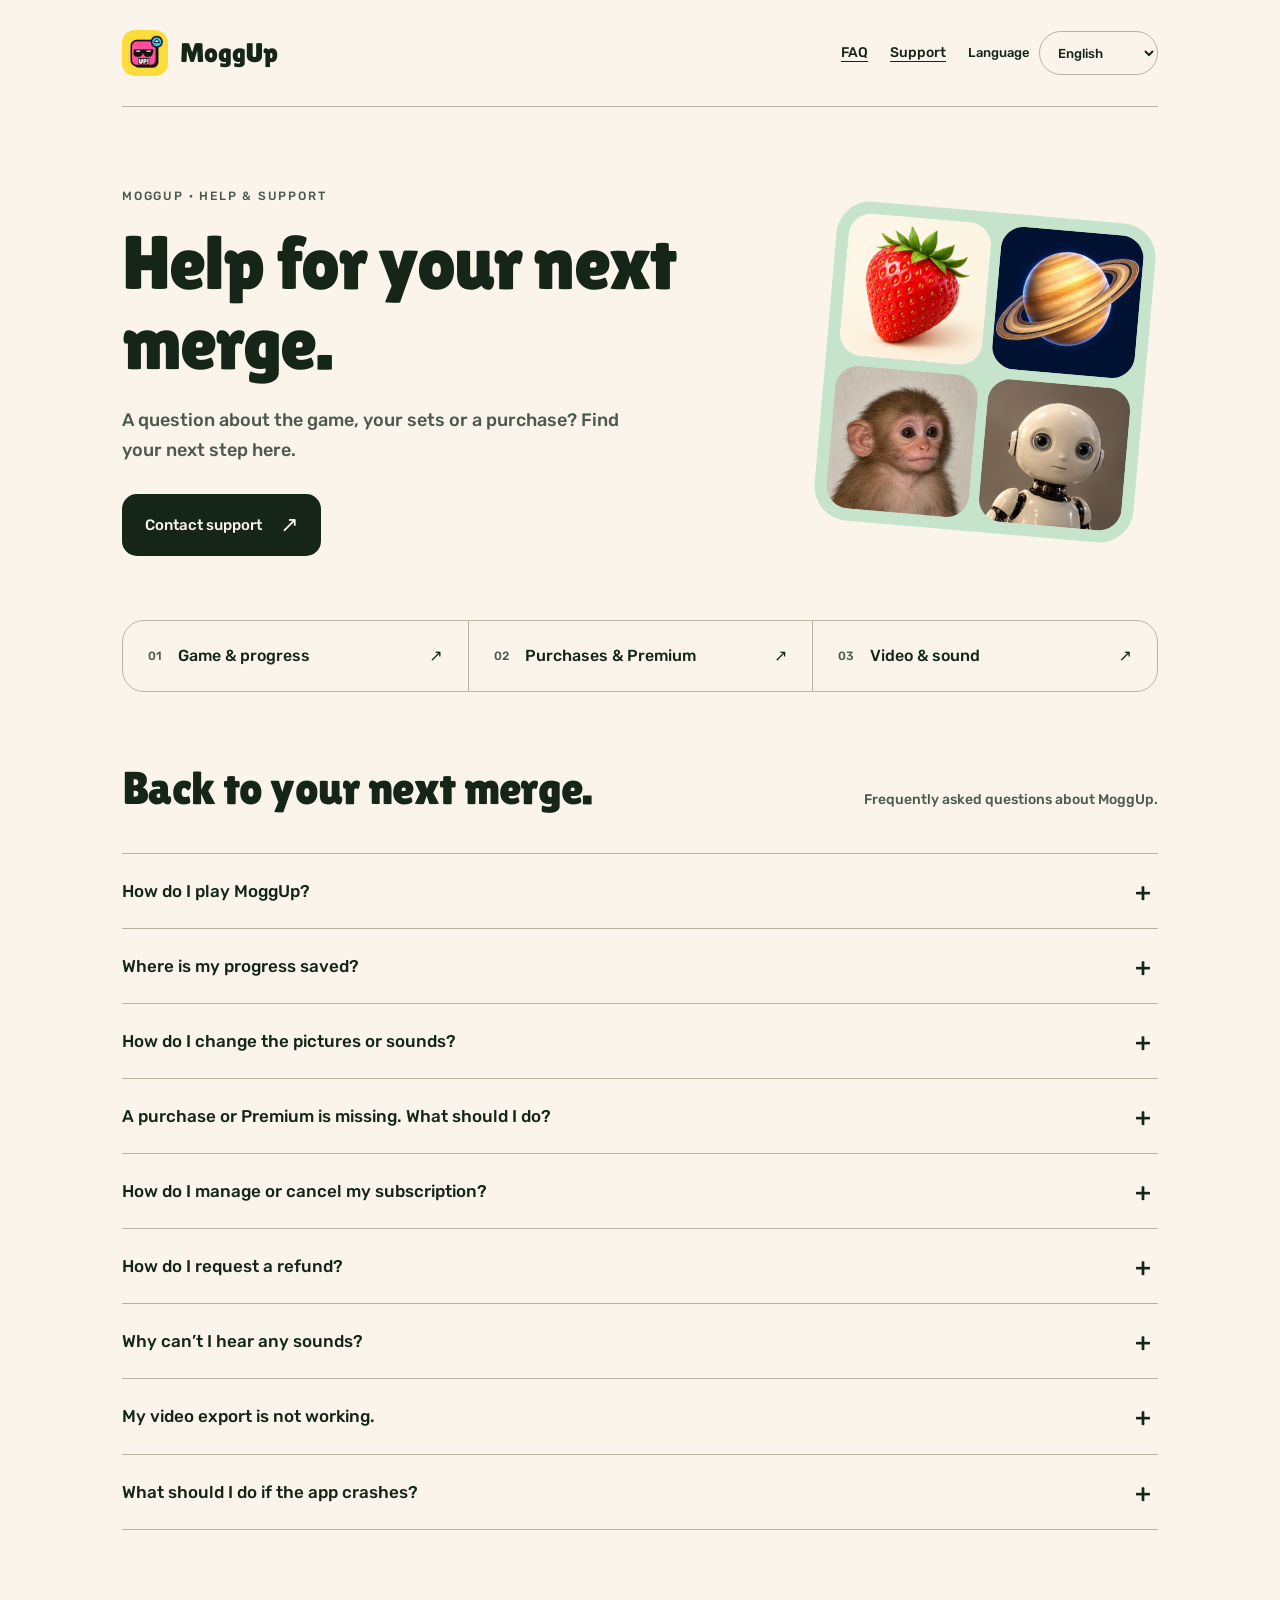
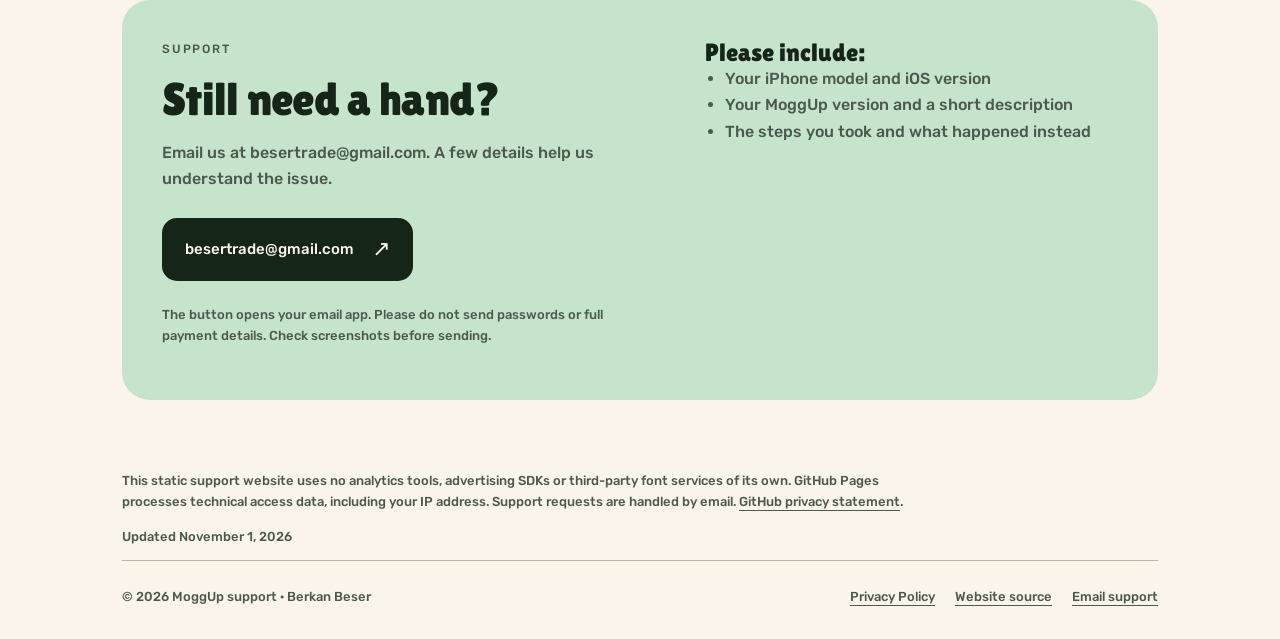
==== commit fbf37962: "Add MoggUp privacy policy in English and German" ====
--- a/index.html
+++ b/index.html
@@ -4,5 +4,5 @@
 <main id="main"><div class="hero"><div><p class="eyebrow">MOGGUP · HELP & SUPPORT</p><h1>Help for your next merge.</h1><p class="lead">A question about the game, your sets or a purchase? Find your next step here.</p><a class="button" href="#contact">Contact support<span class="arrow" aria-hidden="true">↗</span></a></div><div class="mosaic" aria-hidden="true"><img src="assets/strawberry.jpg" alt="" width="150" height="150"><img src="assets/planet.jpg" alt="" width="150" height="150"><img src="assets/monkey.jpg" alt="" width="150" height="150"><img src="assets/robot.jpg" alt="" width="150" height="150"></div></div>
 <div class="quick"><a href="#game"><span class="index">01</span><strong>Game & progress</strong><span aria-hidden="true">↗</span></a><a href="#purchases"><span class="index">02</span><strong>Purchases & Premium</strong><span aria-hidden="true">↗</span></a><a href="#media"><span class="index">03</span><strong>Video & sound</strong><span aria-hidden="true">↗</span></a></div><section id="faq"><div class="section-head"><h2>Back to your next merge.</h2><p>Frequently asked questions about MoggUp.</p></div><div class="faq"><details id="game"><summary>How do I play MoggUp?</summary><div class="answer"><p>Swipe on the 4 × 4 board. Two matching tiles merge into the next evolution. A move that changes nothing does not spawn a tile. You can keep playing beyond 2048.</p></div></details><details><summary>Where is my progress saved?</summary><div class="answer"><p>Your game, coins, gems, unlocked sets and settings are saved on this device. Cross-device cloud sync is not currently included. Do not delete the app as your first troubleshooting step: deleting it may remove local data.</p></div></details><details><summary>How do I change the pictures or sounds?</summary><div class="answer"><p>Open the set picker in the main menu to choose an unlocked picture set. More sets are available in the shop. Fruit and numbers are the free standard sets. You can choose sounds independently from pictures.</p></div></details><details id="purchases"><summary>A purchase or Premium is missing. What should I do?</summary><div class="answer"><p>Check your internet connection and make sure you are using the Apple Account that made the purchase. For Premium, open the Premium screen and select “Restore purchases”. You can also restart the app. If purchased gems are missing, contact support before purchasing again. Restoring Premium does not restore spent gems or local game progress.</p></div></details><details><summary>How do I manage or cancel my subscription?</summary><div class="answer"><p>On your iPhone, open Settings → your name → Subscriptions → MoggUp. You can manage or cancel your subscription there, or use “Manage subscription” on the Premium screen. Deleting the app does not cancel a subscription.</p></div></details><details><summary>How do I request a refund?</summary><div class="answer"><p>Apple handles refund requests for App Store purchases. Visit <a href="https://reportaproblem.apple.com/">reportaproblem.apple.com</a> and follow the available steps. Apple determines refund eligibility.</p></div></details><details id="media"><summary>Why can’t I hear any sounds?</summary><div class="answer"><p>Enable “Merge sounds” in MoggUp settings. Check media volume, silent mode and connected headphones. A merge sound plays when two matching tiles actually combine.</p></div></details><details><summary>My video export is not working.</summary><div class="answer"><p>Keep MoggUp open while rendering and check available storage. To save a video to Photos, allow adding photos in iOS Settings. Try exporting again and note any error message if the problem continues. Sharing to TikTok is a separate step after exporting.</p></div></details><details><summary>What should I do if the app crashes?</summary><div class="answer"><p>Reopen MoggUp and check for an app update. Note the action that caused the app to close and contact support. Avoid deleting the app first so that your local data is preserved.</p></div></details></div></section>
 <section class="contact" id="contact"><div><p class="eyebrow">SUPPORT</p><h2>Still need a hand?</h2><p>Email us at besertrade@gmail.com. A few details help us understand the issue.</p><a class="button" href="mailto:besertrade@gmail.com?subject=MoggUp+Support">besertrade@gmail.com<span class="arrow" aria-hidden="true">↗</span></a><p class="notice">The button opens your email app. Please do not send passwords or full payment details. Check screenshots before sending.</p></div><div><h3>Please include:</h3><ul><li>Your iPhone model and iOS version</li><li>Your MoggUp version and a short description</li><li>The steps you took and what happened instead</li></ul></div></section>
-<p class="fine">This static support website uses no analytics tools, advertising SDKs or third-party font services of its own. GitHub Pages processes technical access data, including your IP address. Support requests are handled by email. <a href="https://docs.github.com/en/site-policy/privacy-policies/github-general-privacy-statement">GitHub privacy statement</a>.</p><p class="footnote">Updated November 1, 2026</p></main><footer><span>© 2026 MoggUp support · Berkan Beser</span><div><a href="https://github.com/bentropic/moggup-support">Website source</a><a href="mailto:besertrade@gmail.com">Email support</a></div></footer></div>
+<p class="fine">This static support website uses no analytics tools, advertising SDKs or third-party font services of its own. GitHub Pages processes technical access data, including your IP address. Support requests are handled by email. <a href="https://docs.github.com/en/site-policy/privacy-policies/github-general-privacy-statement">GitHub privacy statement</a>.</p><p class="footnote">Updated November 1, 2026</p></main><footer><span>© 2026 MoggUp support · Berkan Beser</span><div><a href="privacy.html">Privacy Policy</a><a href="https://github.com/bentropic/moggup-support">Website source</a><a href="mailto:besertrade@gmail.com">Email support</a></div></footer></div>
 <script>document.querySelectorAll('a[href^="#"]').forEach(link=>link.addEventListener('click',()=>{const target=document.querySelector(link.getAttribute('href'));if(target?.tagName==='DETAILS')target.open=true;}));</script></body></html>
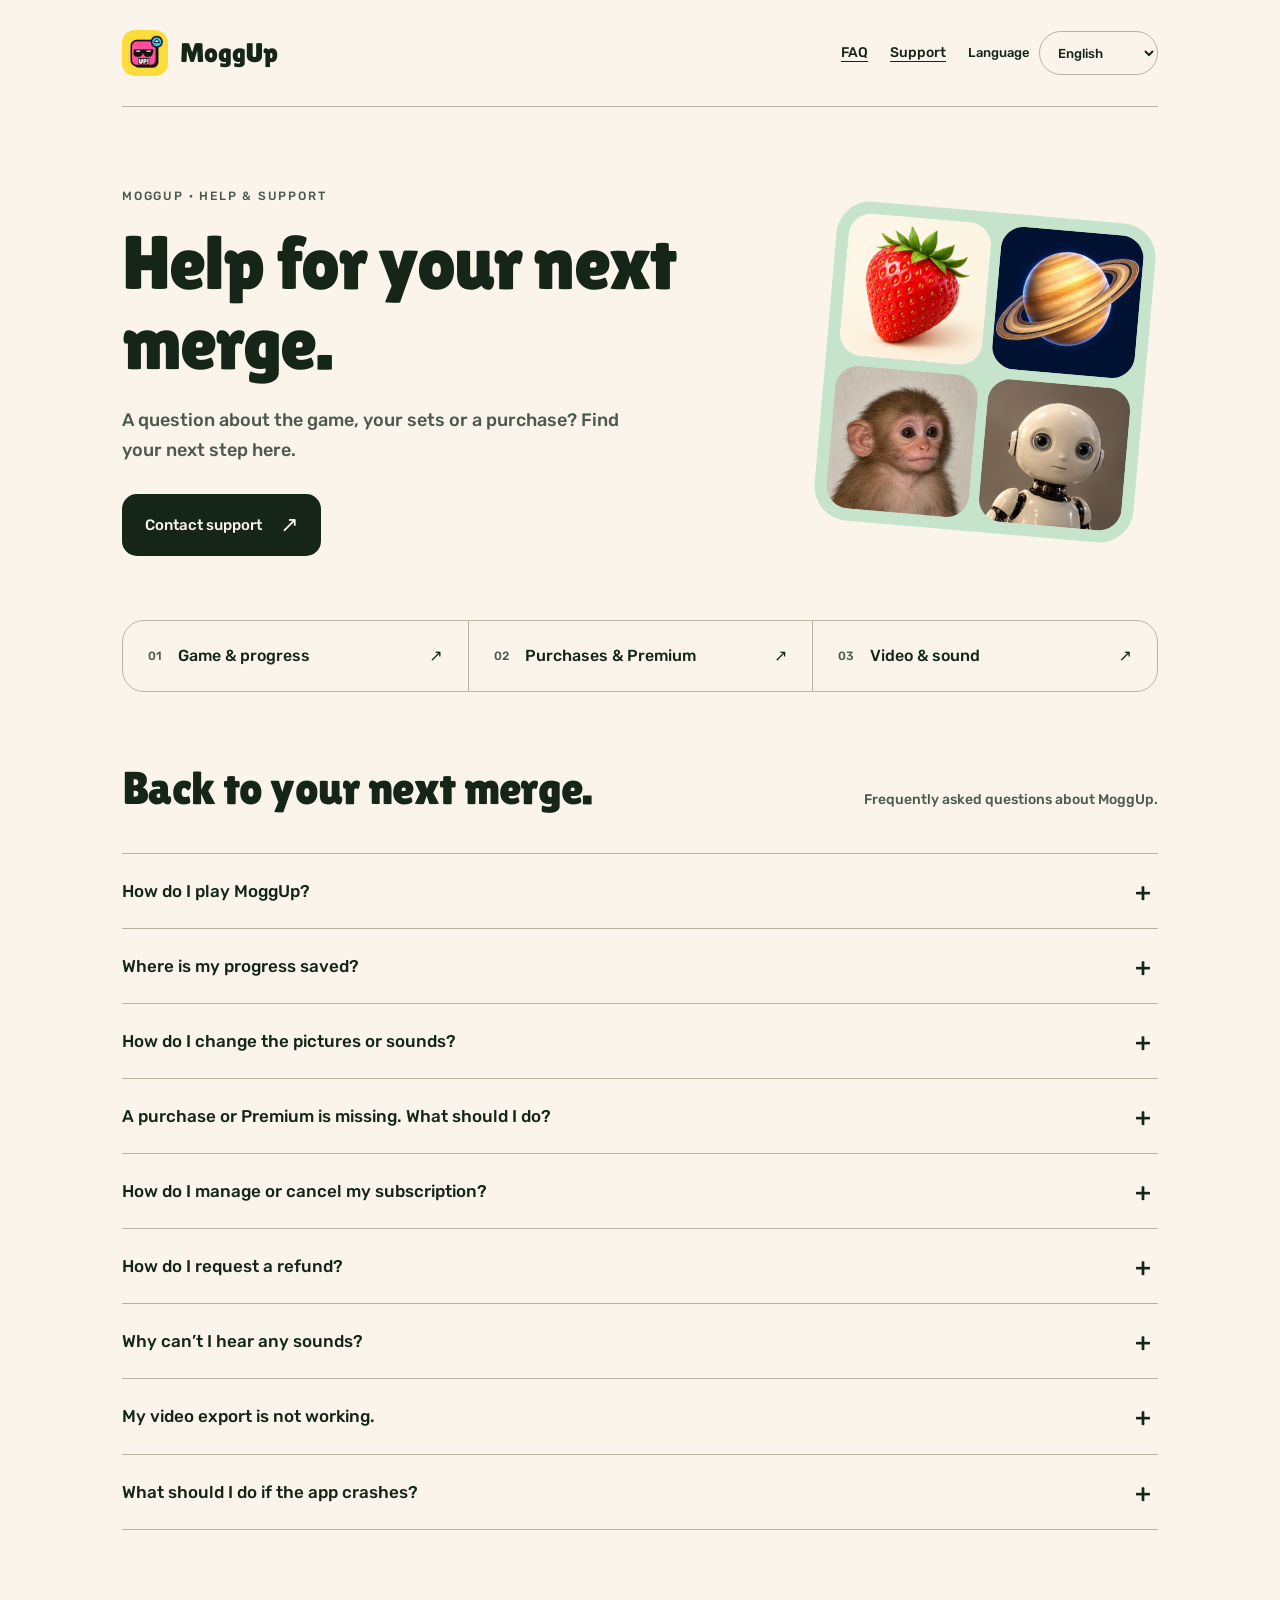
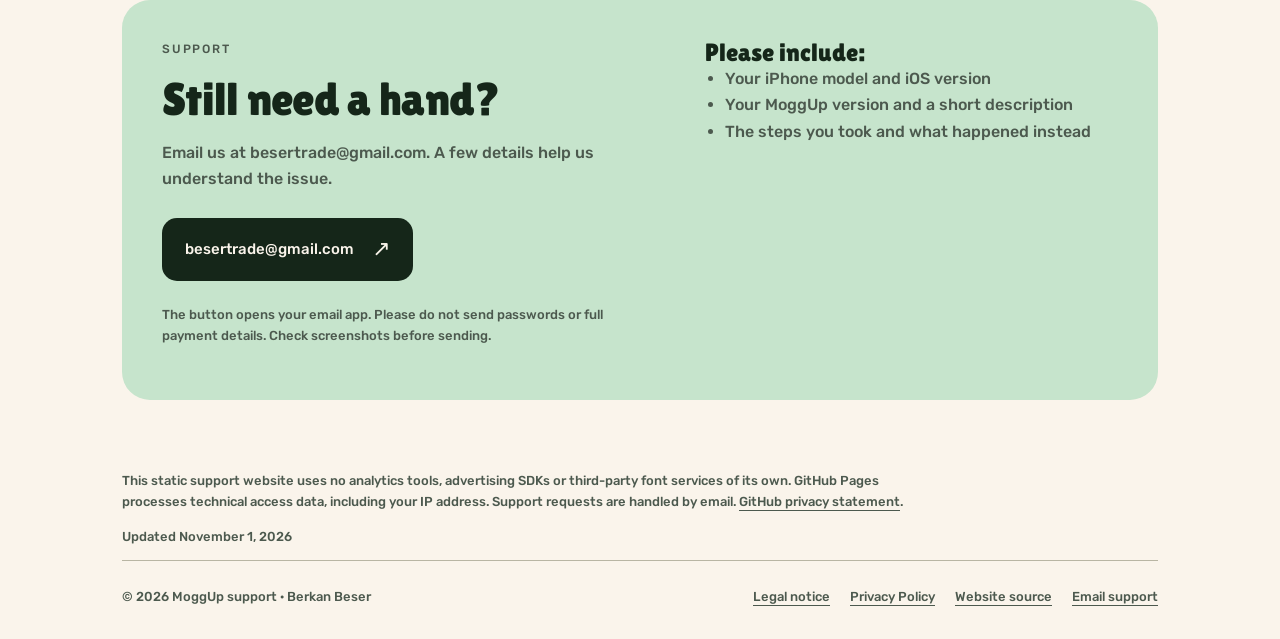
==== commit fd158ff1: "Add legal notice" ====
--- a/index.html
+++ b/index.html
@@ -4,5 +4,5 @@
 <main id="main"><div class="hero"><div><p class="eyebrow">MOGGUP · HELP & SUPPORT</p><h1>Help for your next merge.</h1><p class="lead">A question about the game, your sets or a purchase? Find your next step here.</p><a class="button" href="#contact">Contact support<span class="arrow" aria-hidden="true">↗</span></a></div><div class="mosaic" aria-hidden="true"><img src="assets/strawberry.jpg" alt="" width="150" height="150"><img src="assets/planet.jpg" alt="" width="150" height="150"><img src="assets/monkey.jpg" alt="" width="150" height="150"><img src="assets/robot.jpg" alt="" width="150" height="150"></div></div>
 <div class="quick"><a href="#game"><span class="index">01</span><strong>Game & progress</strong><span aria-hidden="true">↗</span></a><a href="#purchases"><span class="index">02</span><strong>Purchases & Premium</strong><span aria-hidden="true">↗</span></a><a href="#media"><span class="index">03</span><strong>Video & sound</strong><span aria-hidden="true">↗</span></a></div><section id="faq"><div class="section-head"><h2>Back to your next merge.</h2><p>Frequently asked questions about MoggUp.</p></div><div class="faq"><details id="game"><summary>How do I play MoggUp?</summary><div class="answer"><p>Swipe on the 4 × 4 board. Two matching tiles merge into the next evolution. A move that changes nothing does not spawn a tile. You can keep playing beyond 2048.</p></div></details><details><summary>Where is my progress saved?</summary><div class="answer"><p>Your game, coins, gems, unlocked sets and settings are saved on this device. Cross-device cloud sync is not currently included. Do not delete the app as your first troubleshooting step: deleting it may remove local data.</p></div></details><details><summary>How do I change the pictures or sounds?</summary><div class="answer"><p>Open the set picker in the main menu to choose an unlocked picture set. More sets are available in the shop. Fruit and numbers are the free standard sets. You can choose sounds independently from pictures.</p></div></details><details id="purchases"><summary>A purchase or Premium is missing. What should I do?</summary><div class="answer"><p>Check your internet connection and make sure you are using the Apple Account that made the purchase. For Premium, open the Premium screen and select “Restore purchases”. You can also restart the app. If purchased gems are missing, contact support before purchasing again. Restoring Premium does not restore spent gems or local game progress.</p></div></details><details><summary>How do I manage or cancel my subscription?</summary><div class="answer"><p>On your iPhone, open Settings → your name → Subscriptions → MoggUp. You can manage or cancel your subscription there, or use “Manage subscription” on the Premium screen. Deleting the app does not cancel a subscription.</p></div></details><details><summary>How do I request a refund?</summary><div class="answer"><p>Apple handles refund requests for App Store purchases. Visit <a href="https://reportaproblem.apple.com/">reportaproblem.apple.com</a> and follow the available steps. Apple determines refund eligibility.</p></div></details><details id="media"><summary>Why can’t I hear any sounds?</summary><div class="answer"><p>Enable “Merge sounds” in MoggUp settings. Check media volume, silent mode and connected headphones. A merge sound plays when two matching tiles actually combine.</p></div></details><details><summary>My video export is not working.</summary><div class="answer"><p>Keep MoggUp open while rendering and check available storage. To save a video to Photos, allow adding photos in iOS Settings. Try exporting again and note any error message if the problem continues. Sharing to TikTok is a separate step after exporting.</p></div></details><details><summary>What should I do if the app crashes?</summary><div class="answer"><p>Reopen MoggUp and check for an app update. Note the action that caused the app to close and contact support. Avoid deleting the app first so that your local data is preserved.</p></div></details></div></section>
 <section class="contact" id="contact"><div><p class="eyebrow">SUPPORT</p><h2>Still need a hand?</h2><p>Email us at besertrade@gmail.com. A few details help us understand the issue.</p><a class="button" href="mailto:besertrade@gmail.com?subject=MoggUp+Support">besertrade@gmail.com<span class="arrow" aria-hidden="true">↗</span></a><p class="notice">The button opens your email app. Please do not send passwords or full payment details. Check screenshots before sending.</p></div><div><h3>Please include:</h3><ul><li>Your iPhone model and iOS version</li><li>Your MoggUp version and a short description</li><li>The steps you took and what happened instead</li></ul></div></section>
-<p class="fine">This static support website uses no analytics tools, advertising SDKs or third-party font services of its own. GitHub Pages processes technical access data, including your IP address. Support requests are handled by email. <a href="https://docs.github.com/en/site-policy/privacy-policies/github-general-privacy-statement">GitHub privacy statement</a>.</p><p class="footnote">Updated November 1, 2026</p></main><footer><span>© 2026 MoggUp support · Berkan Beser</span><div><a href="privacy.html">Privacy Policy</a><a href="https://github.com/bentropic/moggup-support">Website source</a><a href="mailto:besertrade@gmail.com">Email support</a></div></footer></div>
+<p class="fine">This static support website uses no analytics tools, advertising SDKs or third-party font services of its own. GitHub Pages processes technical access data, including your IP address. Support requests are handled by email. <a href="https://docs.github.com/en/site-policy/privacy-policies/github-general-privacy-statement">GitHub privacy statement</a>.</p><p class="footnote">Updated November 1, 2026</p></main><footer><span>© 2026 MoggUp support · Berkan Beser</span><div><a href="impressum.html">Legal notice</a><a href="privacy.html">Privacy Policy</a><a href="https://github.com/bentropic/moggup-support">Website source</a><a href="mailto:besertrade@gmail.com">Email support</a></div></footer></div>
 <script>document.querySelectorAll('a[href^="#"]').forEach(link=>link.addEventListener('click',()=>{const target=document.querySelector(link.getAttribute('href'));if(target?.tagName==='DETAILS')target.open=true;}));</script></body></html>
